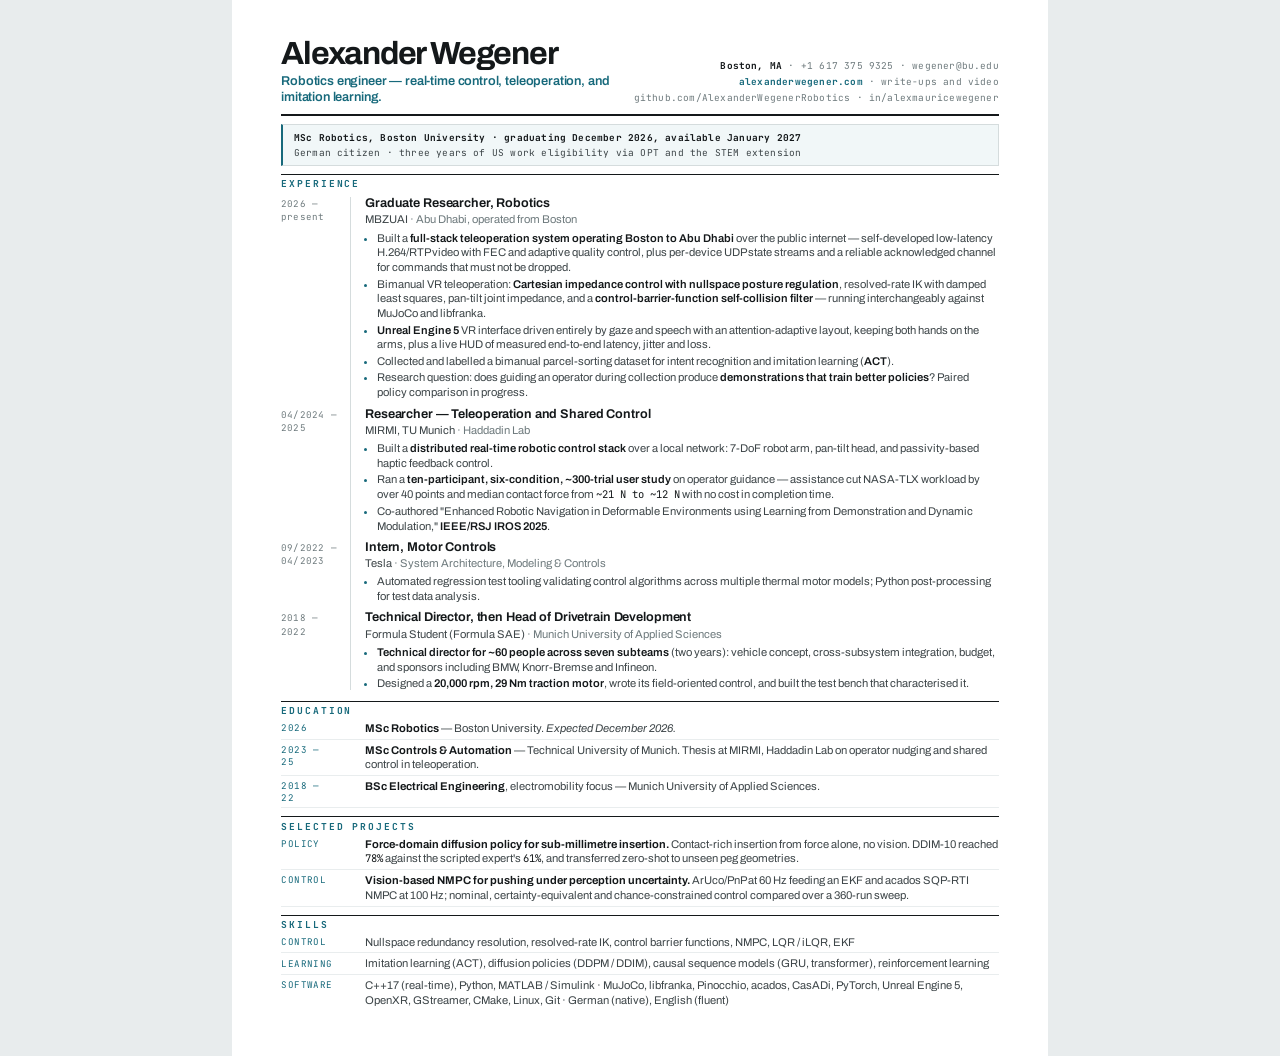
==== cv.html @ 62b734cd "added cv" ====
<!DOCTYPE html>
<html lang="en">
<head>
<meta charset="utf-8">
<meta name="viewport" content="width=device-width, initial-scale=1">
<title>Alexander Wegener — Curriculum vitae</title>
<meta name="description" content="Robotics engineer. Real-time control, teleoperation and robot learning. MSc Robotics, Boston University; MSc TU Munich.">
<link rel="preconnect" href="https://fonts.googleapis.com">
<link rel="preconnect" href="https://fonts.gstatic.com" crossorigin>
<link href="https://fonts.googleapis.com/css2?family=Archivo:wght@400;500;600;700&family=JetBrains+Mono:wght@400;500;700&display=swap" rel="stylesheet">
<style>
/* ============================================================
   CV — one page, US Letter.
   PRINT: Cmd/Ctrl-P → Save as PDF → Paper: Letter →
          Margins: None → Headers and footers: OFF →
          Background graphics: ON → save to assets/cv.pdf
   The @page rule supplies the margins. If you leave the dialog on
   "Default" they get added twice and it spills to a second page.
   ============================================================ */
:root{
  --ink:#14181A; --body:#3D4548; --mute:#6E7A7D; --faint:#A6AFB1;
  --rule:#D5DCDD; --rule-2:#E9EDEE; --accent:#17697B; --tint:#F1F7F8;
  --display:"Archivo","Helvetica Neue",Arial,sans-serif;
  --data:"JetBrains Mono",ui-monospace,Menlo,monospace;
}
*,*::before,*::after{ box-sizing:border-box }
body{
  margin:0; background:#E8ECED; color:var(--body);
  font-family:var(--display); font-size:9pt; line-height:1.34;
  -webkit-font-smoothing:antialiased;
}
.sheet{
  width:215.9mm; min-height:279.4mm; margin:0 auto; background:#fff;
  padding:10mm 13mm;
}
a{ color:inherit; text-decoration:none }

/* ---------- header: name left, contact right ---------- */
.head{
  display:grid; grid-template-columns:1fr auto; gap:18pt; align-items:end;
  padding-bottom:6pt; border-bottom:2pt solid var(--ink);
}
.name{
  font-size:24pt; font-weight:700; line-height:.98; letter-spacing:-.038em;
  color:var(--ink); margin:0 0 4pt;
}
.role{
  font-size:9.6pt; font-weight:600; line-height:1.25; letter-spacing:-.012em;
  color:var(--accent); margin:0; max-width:52ch;
}
.contact{
  font-family:var(--data); font-size:7.1pt; line-height:1.72;
  letter-spacing:.02em; color:var(--mute); text-align:right; white-space:nowrap;
}
.contact b{ color:var(--ink); font-weight:700 }
.contact .site{ color:var(--accent); font-weight:700 }

/* ---------- status strip ---------- */
/* Border as well as tint, so this still reads as a panel if someone
   exports with "background graphics" off. */
.status{
  margin-top:6pt; padding:3.5pt 8pt; background:var(--tint);
  border:.5pt solid var(--rule); border-left:2pt solid var(--accent);
  font-family:var(--data); font-size:7.1pt; line-height:1.6;
  letter-spacing:.02em; color:var(--body);
}
.status b{ color:var(--ink); font-weight:700 }

/* ---------- sections ---------- */
h2{
  font-family:var(--data); font-size:7.2pt; font-weight:700;
  letter-spacing:.2em; text-transform:uppercase; color:var(--accent);
  margin:6pt 0 0; padding-top:2.5pt; border-top:1.2pt solid var(--ink);
}

/* continuous hairline down the date gutter, echoing the site rail */
.tl{ position:relative }
.tl::before{
  content:""; position:absolute; left:52pt; top:4pt; bottom:2pt;
  width:.6pt; background:var(--rule);
}
.entry{
  display:grid; grid-template-columns:52pt 1fr; gap:0;
  padding:3.6pt 0 0; break-inside:avoid;
}
.when{
  font-family:var(--data); font-size:6.9pt; letter-spacing:.02em;
  color:var(--mute); padding:1.5pt 9pt 0 0; line-height:1.45;
}
.what{ padding-left:11pt }
.what h3{
  font-family:var(--display); font-size:9.5pt; font-weight:650;
  letter-spacing:-.01em; color:var(--ink); margin:0; line-height:1.24;
}
.what .org{ font-size:8.4pt; color:var(--body); margin:.5pt 0 0 }
.what .org em{ font-style:normal; color:var(--mute) }
ul{ margin:2.4pt 0 0; padding-left:9pt }
li{ margin:0 0 1.3pt; font-size:8.4pt; line-height:1.32 }
li::marker{ color:var(--accent) }
li strong{ color:var(--ink); font-weight:600 }
.n{ font-family:var(--data); font-size:7.9pt; font-variant-numeric:tabular-nums; color:var(--ink) }

/* ---------- compact rows ---------- */
.row{
  display:grid; grid-template-columns:52pt 1fr; gap:0;
  padding:2.2pt 0; border-bottom:.5pt solid var(--rule-2);
  font-size:8.4pt; line-height:1.32; break-inside:avoid;
}
.row:last-of-type{ border-bottom:0 }
.row .k{
  font-family:var(--data); font-size:6.9pt; letter-spacing:.05em;
  text-transform:uppercase; color:var(--accent); padding:1pt 9pt 0 0;
}
.row .v{ padding-left:11pt }
.row b{ color:var(--ink); font-weight:650 }
.row em{ font-style:italic }

.foot{
  margin-top:5pt; padding-top:3.5pt; border-top:.5pt solid var(--rule);
  font-family:var(--data); font-size:6.8pt; letter-spacing:.05em;
  color:var(--faint); display:flex; justify-content:space-between;
}

@page{ size:letter; margin:10mm 13mm }
@media print{
  body{ background:#fff }
  .sheet{ width:auto; min-height:0; margin:0; padding:0 }
  h2{ break-after:avoid }
  .entry,.row{ break-inside:avoid }
}
</style>
</head>
<body>
<div class="sheet">

  <div class="head">
    <div>
      <h1 class="name">Alexander Wegener</h1>
      <p class="role">Robotics engineer — real-time control, teleoperation, and imitation learning.</p>
    </div>
    <div class="contact">
      <b>Boston, MA</b> &#183; +1 617 375 9325 &#183; wegener@bu.edu<br>
      <a class="site" href="https://alexanderwegener.com">alexanderwegener.com</a> &#183; write-ups and video<br>
      <a href="https://github.com/AlexanderWegenerRobotics">github.com/AlexanderWegenerRobotics</a>
      &#183; <a href="https://www.linkedin.com/in/alexmauricewegener">in/alexmauricewegener</a>
    </div>
  </div>

  <div class="status">
    <b>MSc Robotics, Boston University &#183; graduating December 2026, available January 2027</b><br>
    German citizen &#183; three years of US work eligibility via OPT and the STEM extension
  </div>

  <h2>Experience</h2>
  <div class="tl">

    <div class="entry">
      <div class="when">2026 —<br>present</div>
      <div class="what">
        <h3>Graduate Researcher, Robotics</h3>
        <p class="org">MBZUAI <em>· Abu Dhabi, operated from Boston</em></p>
        <ul>
          <li>Built a <strong>full-stack teleoperation system operating Boston to Abu Dhabi</strong>
            over the public internet — self-developed low-latency H.264/RTP video with FEC and
            adaptive quality control, plus per-device UDP state streams and a reliable
            acknowledged channel for commands that must not be dropped.</li>
          <li>Bimanual VR teleoperation: <strong>Cartesian impedance control with nullspace posture
            regulation</strong>, resolved-rate IK with damped least squares, pan-tilt joint
            impedance, and a <strong>control-barrier-function self-collision filter</strong> — running
            interchangeably against MuJoCo and libfranka.</li>
          <li><strong>Unreal Engine 5</strong> VR interface driven entirely by gaze and speech with an
            attention-adaptive layout, keeping both hands on the arms, plus a live HUD of measured
            end-to-end latency, jitter and loss.</li>
          <li>Collected and labelled a bimanual parcel-sorting dataset for intent recognition and
            imitation learning (<strong>ACT</strong>).</li>
          <li>Research question: does guiding an operator during collection produce
            <strong>demonstrations that train better policies</strong>? Paired policy comparison
            in progress.</li>
        </ul>
      </div>
    </div>

    <div class="entry">
      <div class="when">04/2024 —<br>2025</div>
      <div class="what">
        <h3>Researcher — Teleoperation and Shared Control</h3>
        <p class="org">MIRMI, TU Munich <em>· Haddadin Lab</em></p>
        <ul>
          <li>Built a <strong>distributed real-time robotic control stack</strong> over a local
            network: 7-DoF robot arm, pan-tilt head, and passivity-based haptic feedback control.</li>
          <li>Ran a <strong>ten-participant, six-condition, ~300-trial user study</strong> on
            operator guidance — assistance cut NASA-TLX workload by over 40 points and median contact
            force from <span class="n">~21 N to ~12 N</span> with no cost in completion time.</li>
          <li>Co-authored "Enhanced Robotic Navigation in Deformable Environments using Learning
            from Demonstration and Dynamic Modulation," <strong>IEEE/RSJ IROS 2025</strong>.</li>
        </ul>
      </div>
    </div>

    <div class="entry">
      <div class="when">09/2022 —<br>04/2023</div>
      <div class="what">
        <h3>Intern, Motor Controls</h3>
        <p class="org">Tesla <em>· System Architecture, Modeling &amp; Controls</em></p>
        <ul>
          <li>Automated regression test tooling validating control algorithms across multiple
            thermal motor models; Python post-processing for test data analysis.</li>
        </ul>
      </div>
    </div>

    <div class="entry">
      <div class="when">2018 —<br>2022</div>
      <div class="what">
        <h3>Technical Director, then Head of Drivetrain Development</h3>
        <p class="org">Formula Student (Formula SAE) <em>· Munich University of Applied Sciences</em></p>
        <ul>
          <li><strong>Technical director for ~60 people across seven subteams</strong> (two years):
            vehicle concept, cross-subsystem integration, budget, and sponsors including BMW,
            Knorr-Bremse and Infineon.</li>
          <li>Designed a <strong>20,000 rpm, 29 Nm traction motor</strong>, wrote its
            field-oriented control, and built the test bench that characterised it.</li>
        </ul>
      </div>
    </div>

  </div>

  <h2>Education</h2>
  <div class="row"><div class="k">2026</div><div class="v"><b>MSc Robotics</b> — Boston University. <em>Expected December 2026.</em></div></div>
  <div class="row"><div class="k">2023 — 25</div><div class="v"><b>MSc Controls &amp; Automation</b> — Technical University of Munich. Thesis at MIRMI, Haddadin Lab on operator nudging and shared control in teleoperation.</div></div>
  <div class="row"><div class="k">2018 — 22</div><div class="v"><b>BSc Electrical Engineering</b>, electromobility focus — Munich University of Applied Sciences.</div></div>

  <h2>Selected projects</h2>
  <div class="row"><div class="k">Policy</div><div class="v"><b>Force-domain diffusion policy for sub-millimetre insertion.</b> Contact-rich insertion from force alone, no vision. DDIM-10 reached <span class="n">78%</span> against the scripted expert's <span class="n">61%</span>, and transferred zero-shot to unseen peg geometries.</div></div>
  <div class="row"><div class="k">Control</div><div class="v"><b>Vision-based NMPC for pushing under perception uncertainty.</b> ArUco/PnP at 60 Hz feeding an EKF and acados SQP-RTI NMPC at 100 Hz; nominal, certainty-equivalent and chance-constrained control compared over a 360-run sweep.</div></div>

  <h2>Skills</h2>
  <div class="row"><div class="k">Control</div><div class="v">Nullspace redundancy resolution, resolved-rate IK, control barrier functions, NMPC, LQR / iLQR, EKF</div></div>
  <div class="row"><div class="k">Learning</div><div class="v">Imitation learning (ACT), diffusion policies (DDPM / DDIM), causal sequence models (GRU, transformer), reinforcement learning</div></div>
  <div class="row"><div class="k">Software</div><div class="v">C++17 (real-time), Python, MATLAB / Simulink &#183; MuJoCo, libfranka, Pinocchio, acados, CasADi, PyTorch, Unreal Engine 5, OpenXR, GStreamer, CMake, Linux, Git &#183; German (native), English (fluent)</div></div>

</div>
</body>
</html>
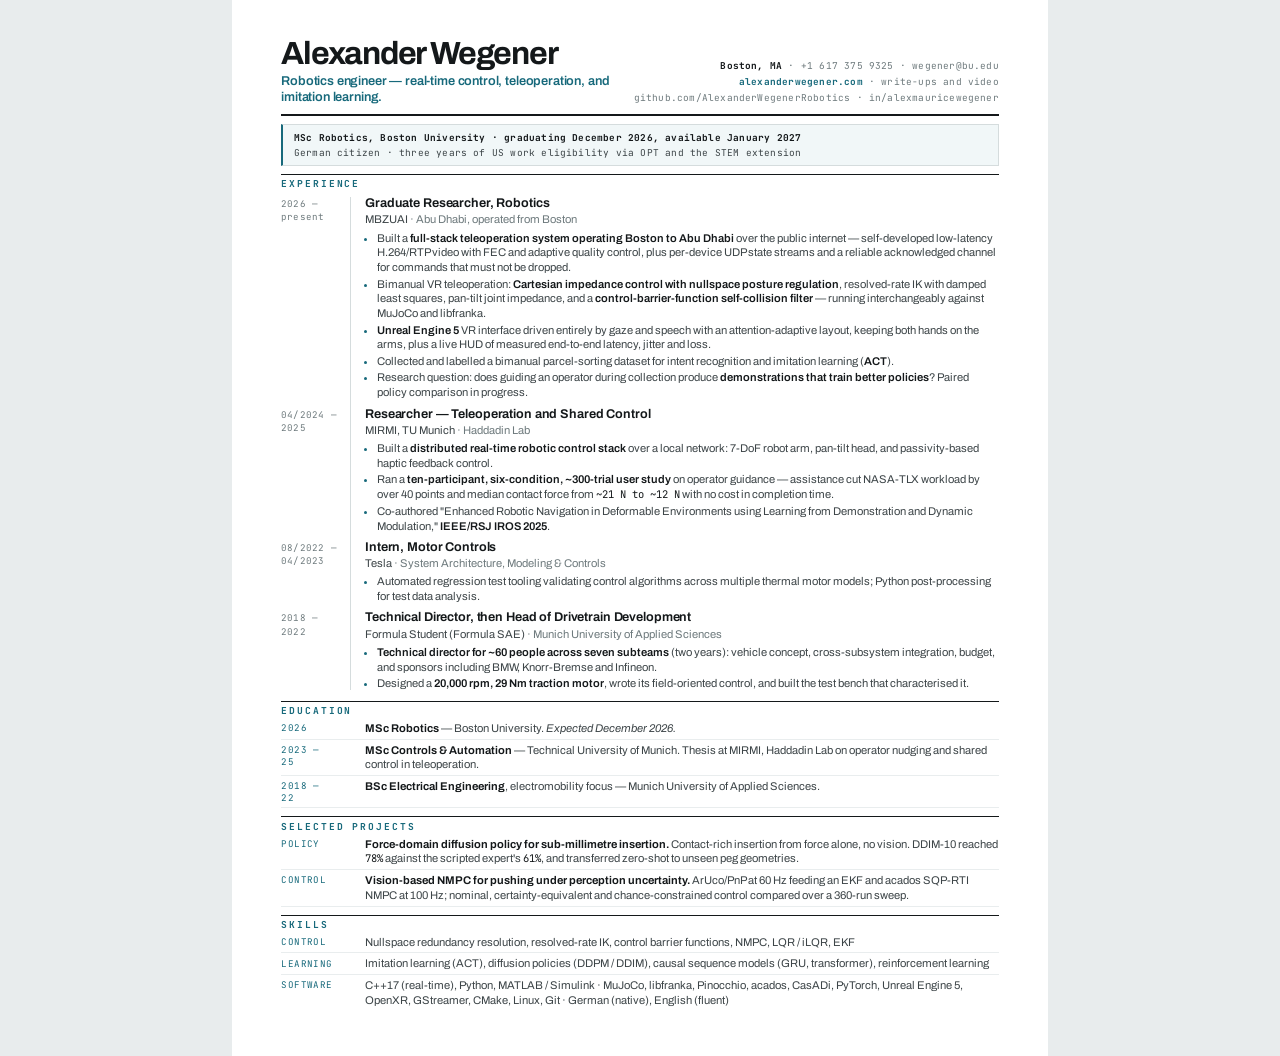
==== commit 5a6219c1: "corrected bug in dates" ====
--- a/cv.html
+++ b/cv.html
@@ -198,7 +198,7 @@
     </div>
 
     <div class="entry">
-      <div class="when">09/2022 —<br>04/2023</div>
+      <div class="when">08/2022 —<br>04/2023</div>
       <div class="what">
         <h3>Intern, Motor Controls</h3>
         <p class="org">Tesla <em>· System Architecture, Modeling &amp; Controls</em></p>
